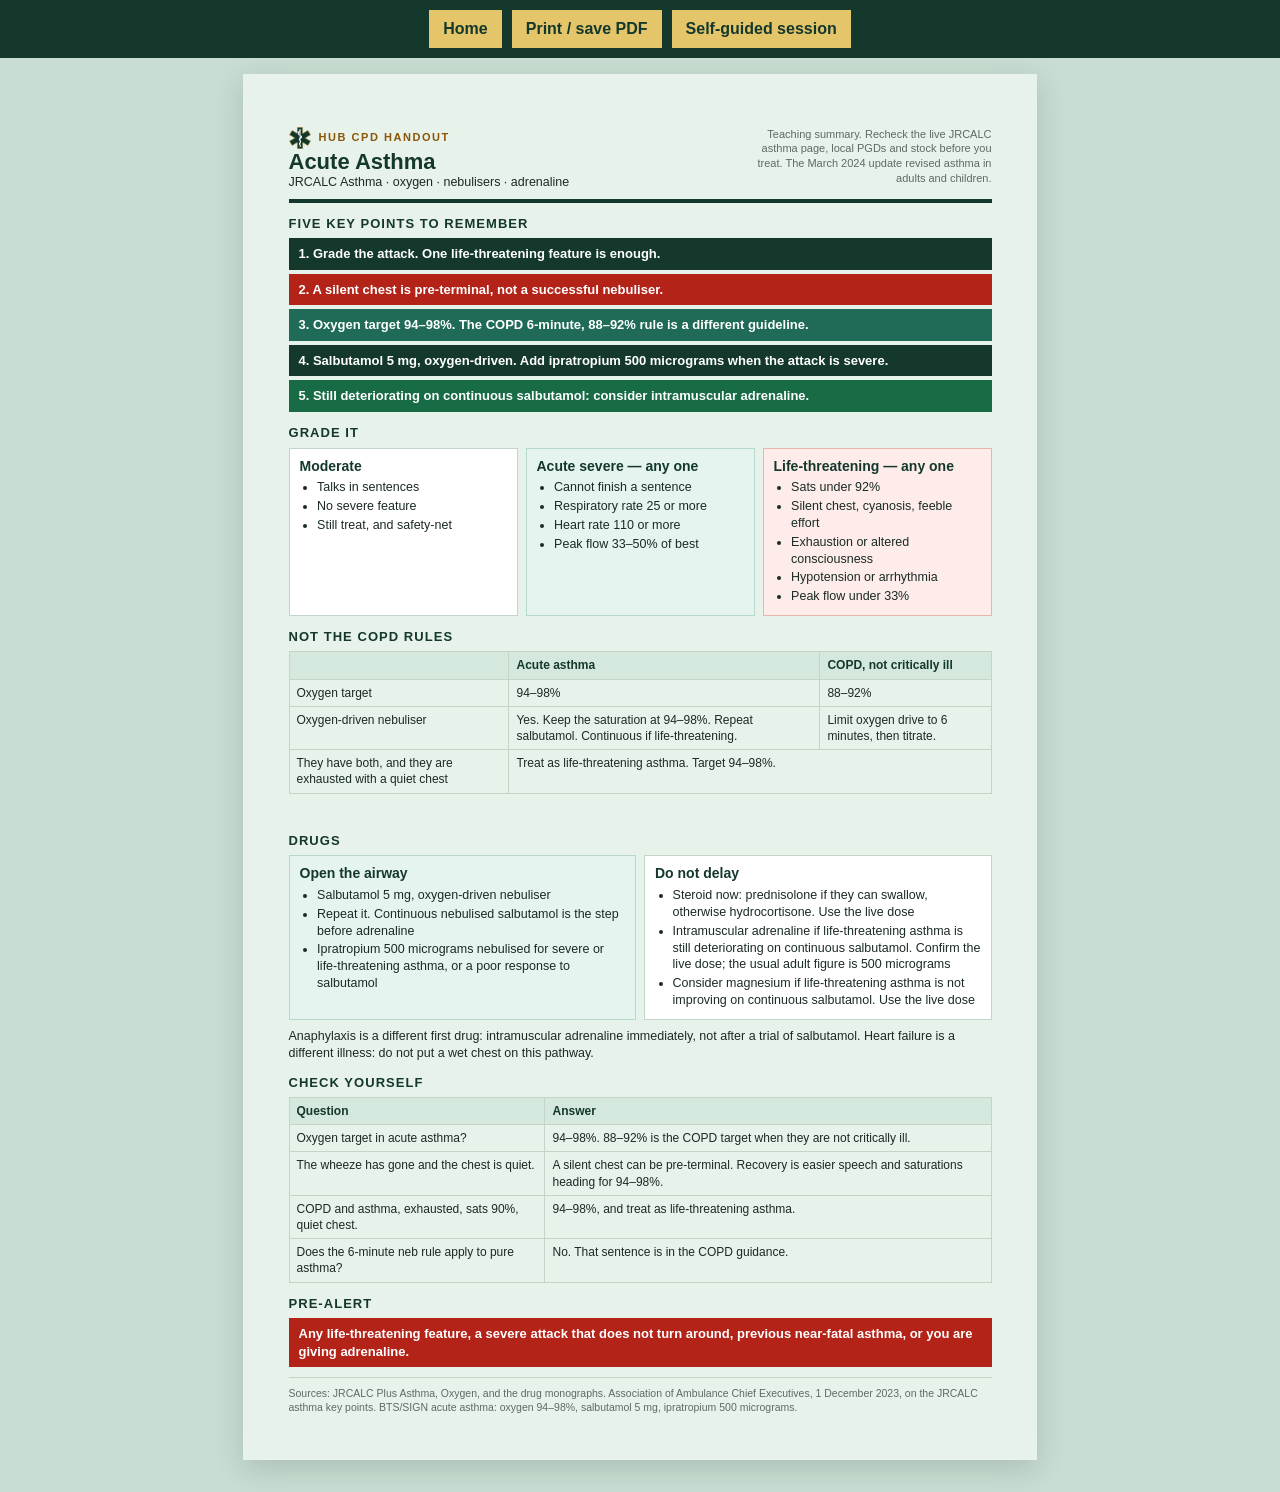
==== asthma/handout.html @ 1713565e "Add Acute Asthma session and related assets - Introduced a new session for Acute Asthma, including d" ====
<!DOCTYPE html>
<html lang="en-GB">
<head>
  <meta charset="UTF-8" />
  <meta name="viewport" content="width=device-width, initial-scale=1" />
  <title>Acute Asthma CPD handout | Hub CPD</title>
  <link rel="icon" href="/favicon.ico" sizes="any" />
  <link rel="icon" type="image/png" href="/assets/hub-cpd-star.png" />
  <style>
    :root {
      --navy: #14382c;
      --ink: #1a2a24;
      --muted: #5c6b64;
      --paper: #e7f2eb;
      --card: #fff;
      --line: #c3d4c9;
      --red: #b42318;
      --teal: #1f6b58;
      --green: #176b45;
      --copper: #8a5608;
    }
    * { box-sizing: border-box; margin: 0; padding: 0; }
    body {
      font-family: "Segoe UI", Calibri, Arial, sans-serif;
      color: var(--ink);
      background: #c9ddd2;
      line-height: 1.35;
    }
    .toolbar {
      position: sticky;
      top: 0;
      z-index: 2;
      display: flex;
      gap: 10px;
      align-items: center;
      justify-content: center;
      padding: 10px;
      background: var(--navy);
      color: #f3f7f4;
    }
    .toolbar a, .toolbar button {
      background: #e4c56a;
      color: #14382c;
      border: 0;
      padding: 8px 14px;
      font: inherit;
      font-weight: 700;
      text-decoration: none;
      cursor: pointer;
    }
    .sheet {
      width: min(210mm, 100%);
      margin: 16px auto 32px;
      background: var(--paper);
      color: var(--ink);
      padding: 14mm 12mm 12mm;
      box-shadow: 0 8px 28px rgba(12, 36, 28, 0.16);
    }
    header {
      display: flex;
      justify-content: space-between;
      gap: 16px;
      border-bottom: 4px solid var(--navy);
      padding-bottom: 8px;
      margin-bottom: 12px;
    }
    .kicker {
      letter-spacing: 0.14em;
      text-transform: uppercase;
      font-size: 11px;
      font-weight: 700;
      color: var(--copper);
      display: flex;
      align-items: center;
      gap: 8px;
    }
    .kicker img { height: 22px; width: auto; }
    h1 { font-size: 22px; line-height: 1.15; color: var(--navy); }
    h2 { font-size: 13px; letter-spacing: 0.08em; text-transform: uppercase; color: var(--navy); margin: 12px 0 6px; }
    h3 { font-size: 14px; color: var(--navy); margin-bottom: 4px; }
    p, li { font-size: 12.5px; }
    .meta { font-size: 11px; color: var(--muted); max-width: 42ch; text-align: right; }
    .grid { display: grid; grid-template-columns: 1fr 1fr; gap: 8px; }
    .grid3 { display: grid; grid-template-columns: 1fr 1fr 1fr; gap: 8px; }
    .card {
      background: var(--card);
      border: 1px solid var(--line);
      padding: 8px 10px;
    }
    .card.red { border-color: #e7b4ae; background: #fdecea; }
    .card.teal { border-color: #b7d8cc; background: #e5f4ee; }
    ul { padding-left: 1.1em; }
    li { margin: 0.15em 0; }
    .banner {
      background: var(--navy);
      color: #fff;
      font-weight: 750;
      padding: 7px 10px;
      margin: 4px 0;
      font-size: 13px;
    }
    .banner.teal { background: var(--teal); }
    .banner.green { background: var(--green); }
    .banner.red { background: var(--red); }
    table { width: 100%; border-collapse: collapse; font-size: 12px; }
    th, td { border: 1px solid var(--line); padding: 5px 7px; text-align: left; vertical-align: top; }
    th { background: #d5e8de; color: var(--navy); }
    .foot {
      margin-top: 10px;
      padding-top: 8px;
      border-top: 1px solid var(--line);
      font-size: 10.5px;
      color: var(--muted);
    }
    .break { break-before: page; page-break-before: always; margin-top: 18px; padding-top: 8px; }
    @media print {
      * {
        -webkit-print-color-adjust: exact;
        print-color-adjust: exact;
      }
      body { background: #fff; }
      .toolbar { display: none; }
      .sheet { width: auto; margin: 0; padding: 0; box-shadow: none; }
      .break { margin-top: 0; }
      a { color: inherit; text-decoration: none; }
    }
    @page { size: A4; margin: 10mm; }
  </style>
</head>
<body>
  <div class="toolbar">
    <a href="/">Home</a>
    <button type="button" onclick="window.print()">Print / save PDF</button>
    <a href="/?course=asthma&amp;view=self">Self-guided session</a>
  </div>
  <article class="sheet">
    <header>
      <div>
        <p class="kicker"><img src="../assets/hub-cpd-star.png" alt="">Hub CPD handout</p>
        <h1>Acute Asthma</h1>
        <p>JRCALC Asthma · oxygen · nebulisers · adrenaline</p>
      </div>
      <p class="meta">Teaching summary. Recheck the live JRCALC asthma page, local PGDs and stock before you treat. The March 2024 update revised asthma in adults and children.</p>
    </header>

    <h2>Five key points to remember</h2>
    <div class="banner">1. Grade the attack. One life-threatening feature is enough.</div>
    <div class="banner red">2. A silent chest is pre-terminal, not a successful nebuliser.</div>
    <div class="banner teal">3. Oxygen target 94–98%. The COPD 6-minute, 88–92% rule is a different guideline.</div>
    <div class="banner">4. Salbutamol 5 mg, oxygen-driven. Add ipratropium 500 micrograms when the attack is severe.</div>
    <div class="banner green">5. Still deteriorating on continuous salbutamol: consider intramuscular adrenaline.</div>

    <h2>Grade it</h2>
    <div class="grid3">
      <div class="card">
        <h3>Moderate</h3>
        <ul>
          <li>Talks in sentences</li>
          <li>No severe feature</li>
          <li>Still treat, and safety-net</li>
        </ul>
      </div>
      <div class="card teal">
        <h3>Acute severe — any one</h3>
        <ul>
          <li>Cannot finish a sentence</li>
          <li>Respiratory rate 25 or more</li>
          <li>Heart rate 110 or more</li>
          <li>Peak flow 33–50% of best</li>
        </ul>
      </div>
      <div class="card red">
        <h3>Life-threatening — any one</h3>
        <ul>
          <li>Sats under 92%</li>
          <li>Silent chest, cyanosis, feeble effort</li>
          <li>Exhaustion or altered consciousness</li>
          <li>Hypotension or arrhythmia</li>
          <li>Peak flow under 33%</li>
        </ul>
      </div>
    </div>

    <h2>Not the COPD rules</h2>
    <table>
      <thead>
        <tr><th></th><th>Acute asthma</th><th>COPD, not critically ill</th></tr>
      </thead>
      <tbody>
        <tr>
          <td>Oxygen target</td>
          <td>94–98%</td>
          <td>88–92%</td>
        </tr>
        <tr>
          <td>Oxygen-driven nebuliser</td>
          <td>Yes. Keep the saturation at 94–98%. Repeat salbutamol. Continuous if life-threatening.</td>
          <td>Limit oxygen drive to 6 minutes, then titrate.</td>
        </tr>
        <tr>
          <td>They have both, and they are exhausted with a quiet chest</td>
          <td colspan="2">Treat as life-threatening asthma. Target 94–98%.</td>
        </tr>
      </tbody>
    </table>

    <div class="break">
      <h2>Drugs</h2>
      <div class="grid">
        <div class="card teal">
          <h3>Open the airway</h3>
          <ul>
            <li>Salbutamol 5 mg, oxygen-driven nebuliser</li>
            <li>Repeat it. Continuous nebulised salbutamol is the step before adrenaline</li>
            <li>Ipratropium 500 micrograms nebulised for severe or life-threatening asthma, or a poor response to salbutamol</li>
          </ul>
        </div>
        <div class="card">
          <h3>Do not delay</h3>
          <ul>
            <li>Steroid now: prednisolone if they can swallow, otherwise hydrocortisone. Use the live dose</li>
            <li>Intramuscular adrenaline if life-threatening asthma is still deteriorating on continuous salbutamol. Confirm the live dose; the usual adult figure is 500 micrograms</li>
            <li>Consider magnesium if life-threatening asthma is not improving on continuous salbutamol. Use the live dose</li>
          </ul>
        </div>
      </div>
      <p style="margin-top:8px">Anaphylaxis is a different first drug: intramuscular adrenaline immediately, not after a trial of salbutamol. Heart failure is a different illness: do not put a wet chest on this pathway.</p>

      <h2>Check yourself</h2>
      <table>
        <thead>
          <tr><th>Question</th><th>Answer</th></tr>
        </thead>
        <tbody>
          <tr>
            <td>Oxygen target in acute asthma?</td>
            <td>94–98%. 88–92% is the COPD target when they are not critically ill.</td>
          </tr>
          <tr>
            <td>The wheeze has gone and the chest is quiet.</td>
            <td>A silent chest can be pre-terminal. Recovery is easier speech and saturations heading for 94–98%.</td>
          </tr>
          <tr>
            <td>COPD and asthma, exhausted, sats 90%, quiet chest.</td>
            <td>94–98%, and treat as life-threatening asthma.</td>
          </tr>
          <tr>
            <td>Does the 6-minute neb rule apply to pure asthma?</td>
            <td>No. That sentence is in the COPD guidance.</td>
          </tr>
        </tbody>
      </table>

      <h2>Pre-alert</h2>
      <div class="banner red">Any life-threatening feature, a severe attack that does not turn around, previous near-fatal asthma, or you are giving adrenaline.</div>
      <p class="foot">Sources: JRCALC Plus Asthma, Oxygen, and the drug monographs. Association of Ambulance Chief Executives, 1 December 2023, on the JRCALC asthma key points. BTS/SIGN acute asthma: oxygen 94–98%, salbutamol 5 mg, ipratropium 500 micrograms.</p>
    </div>
  </article>
</body>
</html>
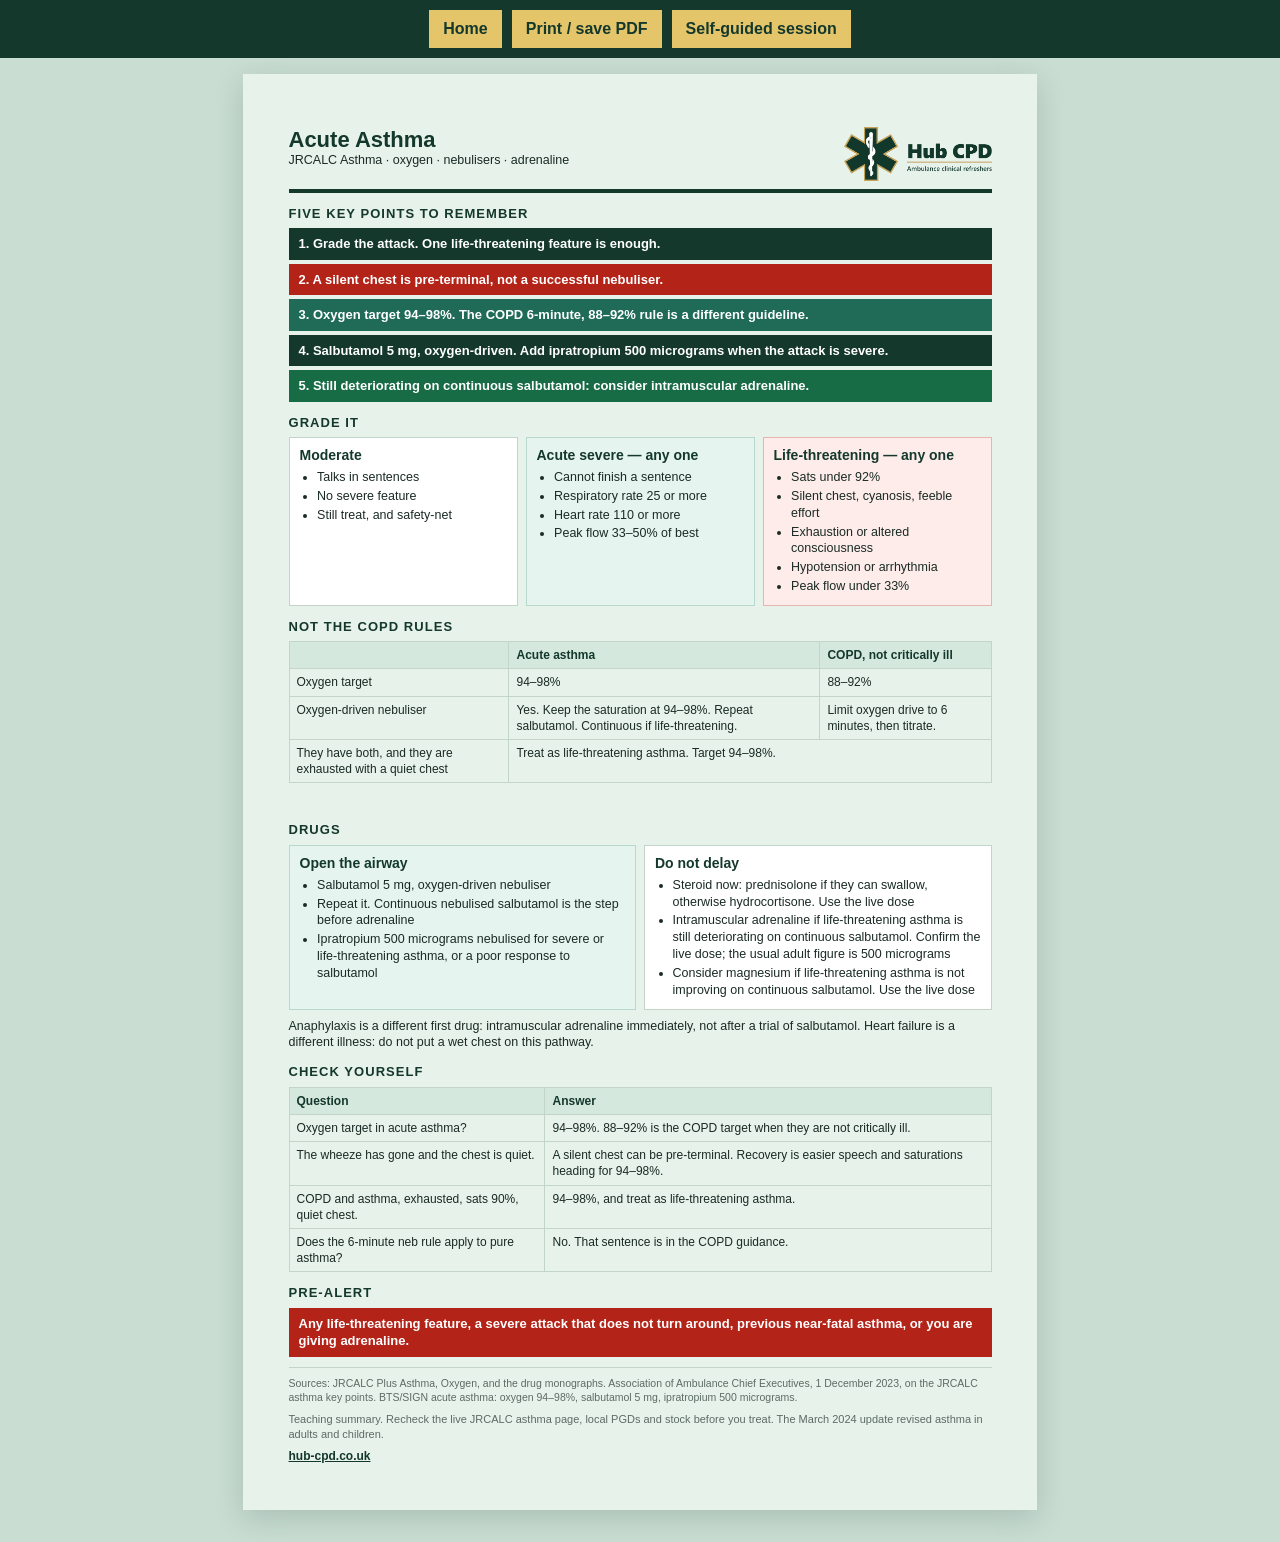
==== commit 864e8245: "Enhance Hub CPD content and layout - Updated index.html to improve layout and styling, including new" ====
--- a/asthma/handout.html
+++ b/asthma/handout.html
@@ -79,7 +79,16 @@
     h2 { font-size: 13px; letter-spacing: 0.08em; text-transform: uppercase; color: var(--navy); margin: 12px 0 6px; }
     h3 { font-size: 14px; color: var(--navy); margin-bottom: 4px; }
     p, li { font-size: 12.5px; }
-    .meta { font-size: 11px; color: var(--muted); max-width: 42ch; text-align: right; }
+    .brand-logo {
+      height: 54px;
+      width: auto;
+      flex: 0 0 auto;
+      align-self: center;
+    }
+    header > div { flex: 1; min-width: 0; }
+    .meta { margin-top: 8px; font-size: 11px; color: var(--muted); }
+    .sheet-link { margin-top: 6px; font-size: 12px; font-weight: 700; }
+    .sheet-link a { color: var(--navy); }
     .grid { display: grid; grid-template-columns: 1fr 1fr; gap: 8px; }
     .grid3 { display: grid; grid-template-columns: 1fr 1fr 1fr; gap: 8px; }
     .card {
@@ -136,11 +145,10 @@
   <article class="sheet">
     <header>
       <div>
-        <p class="kicker"><img src="../assets/hub-cpd-star.png" alt="">Hub CPD handout</p>
         <h1>Acute Asthma</h1>
         <p>JRCALC Asthma · oxygen · nebulisers · adrenaline</p>
       </div>
-      <p class="meta">Teaching summary. Recheck the live JRCALC asthma page, local PGDs and stock before you treat. The March 2024 update revised asthma in adults and children.</p>
+      <img class="brand-logo" src="../assets/hub-cpd-logo.png" alt="Hub CPD. Ambulance clinical refreshers.">
     </header>
 
     <h2>Five key points to remember</h2>
@@ -254,6 +262,8 @@
       <h2>Pre-alert</h2>
       <div class="banner red">Any life-threatening feature, a severe attack that does not turn around, previous near-fatal asthma, or you are giving adrenaline.</div>
       <p class="foot">Sources: JRCALC Plus Asthma, Oxygen, and the drug monographs. Association of Ambulance Chief Executives, 1 December 2023, on the JRCALC asthma key points. BTS/SIGN acute asthma: oxygen 94–98%, salbutamol 5 mg, ipratropium 500 micrograms.</p>
+      <p class="meta">Teaching summary. Recheck the live JRCALC asthma page, local PGDs and stock before you treat. The March 2024 update revised asthma in adults and children.</p>
+      <p class="sheet-link"><a href="https://hub-cpd.co.uk/">hub-cpd.co.uk</a></p>
     </div>
   </article>
 </body>
